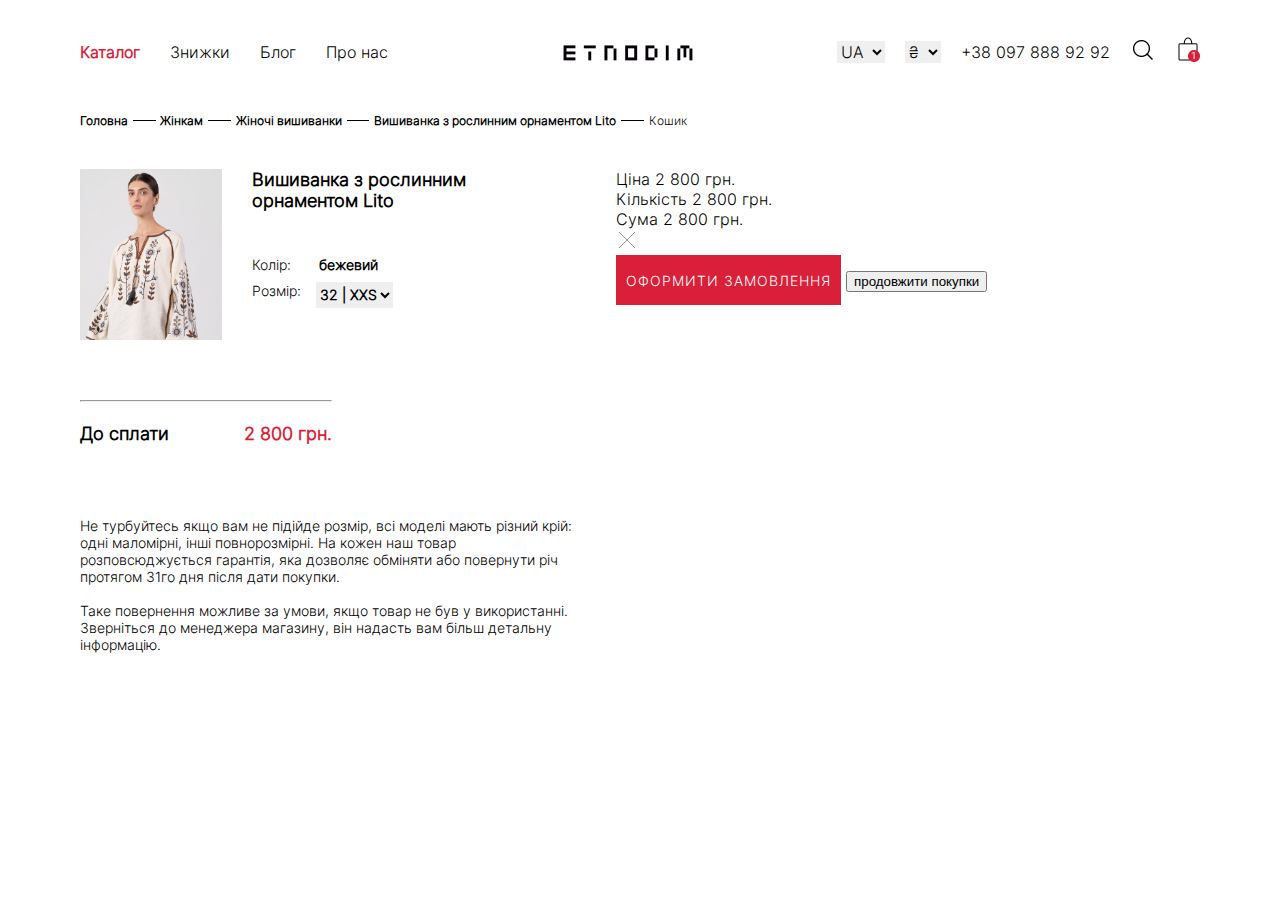
==== basket.html @ 7b9ebe76 "main" ====
<!DOCTYPE html>
<html lang="uk">
<head>
    <meta charset="UTF-8">
    <meta name="viewport" content="width=device-width, initial-scale=1.0">
    <title>Кошик</title>
    <link rel="stylesheet" href="normilize.css">
    <link rel="stylesheet" href="styles.css">
    <link rel="icon" href="src/images/general/favicon.png">
    <script src="script.js"></script>
</head>
<body>
    <!-- laptop-header -->
    <header class="laptop-header" id="headerID">
        <nav>
            <div class="laptop-header-menu">
                <a href="catalog.html" class="laptop-header-menu__nav_red">Каталог</a>
                <a href="#" class="laptop-header-menu__nav">Знижки</a>
                <a href="#" class="laptop-header-menu__nav">Блог</a>
                <a href="#" class="laptop-header-menu__nav">Про нас</a>
            </div>
        </nav>
            <div class="logo">
                <a href="index.html"><img class="logo__image" src="src/images/general/etnodim-logo-main-removebg-preview 1 (1).png" alt="etnodim logo"></a>
            </div>
            <div class="laptop-header-additional">
                <select class="laptop-header-additional__language">
                    <option id="ua" value="ua">ua</option>
                    <option id="en" value="en">en</option>
                    <option id="fr" value="fr">fr</option>
                    <option id="ge" value="ge">ge</option>
                </select>
                <select class="laptop-header-additional__value">
                    <option id="hryvna" value="hryvna">₴</option>
                    <option id="dollar" value="dollar">$</option>
                    <option id="euro" value="euro">€</option>
                </select>
                <a href="tel:+380978889292" class="laptop-header-additional__number">+38 097 888 92 92</a>
                <a href="#"><img src="src/images/general/icons/ei_search.png" alt="ei_search" class="laptop-header-additional__icon-searching"></a>
                <a href="basket.html"><img src="src/images/general/icons/cart.png" alt="cart" class="laptop-header-additional__icon-cart"></a>
            </div>
    </header>
    <!-- end laptop-header -->

    <!-- mobile-header -->
    <header class="mobile-header">
        <nav>
        </nav>
    </header>

    <nav class="catalog-navigation">
        <a href="index.html" class="catalog-navigation__text">Головна</a>
        <a href="" class="catalog-navigation__text">Жінкам</a>
        <a href="catalog.html" class="catalog-navigation__text">Жіночі вишиванки</a>
        <a href="cardProduct.html" class="catalog-navigation__text">Вишиванка з рослинним орнаментом Lito</a>
        <a href="basket.html" class="catalog-navigation__text--current">Кошик</a>
    </nav>

    <main class="basket">
        <div class="basket-general">
            <div class="basket-general-up">

                <div class="basket-general-up-up">
                    <img src="src/images/catalog/catalog_item1.png" alt="order" class="basket-general-up-up__image">
                    <div class="basket-general-up-up-info">
                        <h5 class="basket-general-up-up-info__heading">Вишиванка з рослинним<br> орнаментом Lito</h5>
                        <div class="basket-general-up-up-info-add">
                            <span class="basket-general-up-up-info-add__text">Колір:</span>
                            <span class="basket-general-up-up-info-add__text--bold">бежевий</span>
                        </div>
                        <div class="basket-general-up-up-info-add">
                            <span class="basket-general-up-up-info-add__text">Розмір:</span>
                            <select  class="basket-general-up-up-info-add-select">
                                <option value="xxs" class="basket-general-up-up-info-add-select-option">32 | XXS</option>
                                <option value="xs" class="basket-general-up-up-info-add-select-option">34 | XS</option>
                                <option value="s" class="basket-general-up-up-info-add-select-option">36 | S</option>
                                <option value="m" class="basket-general-up-up-info-add-select-option">38 | M</option>
                                <option value="l" class="basket-general-up-up-info-add-select-option">40 | L</option>
                                <option value="xl" class="basket-general-up-up-info-add-select-option">42 | XL</option>
                            </select>
                        </div>
                    </div>
                </div>

                <div class="basket-general-up-bottom">
                    <hr class="basket-general-up-bottom__line">
                    <div class="basket-general-up-bottom-price">
                        <h5 class="basket-general-up-bottom-price__text">До сплати</h5>
                        <h5 class="basket-general-up-bottom-price__text--red">2 800 грн.</h5>
                </div>
                </div>
            </div>

            <div class="basket-general-bottom">
                <p class="basket-general-bottom__paragraph">
                    Не турбуйтесь якщо вам не підійде розмір, всі моделі мають різний крій: одні маломірні, інші повнорозмірні. На кожен наш товар розповсюджується гарантія, яка дозволяє обміняти або повернути річ протягом 31го дня після дати покупки.<br>
                    <br>
                    Таке повернення можливе за умови, якщо товар не був у використанні. Зверніться до менеджера магазину, він надасть вам більш детальну інформацію.
                </p>
            </div>
        </div>

        <form class="basket-order">
            <div class="basket-order-up">
                <div class="basket-order-block">
                    <span class="basket-order-block-text">Ціна</span>
                    <span class="basket-order-block-text--bold">2 800 грн.</span>
                </div>
                <div class="basket-order-block">
                    <span class="basket-order-block-text">Кількість</span>
                    <span class="basket-order-block-text--bold">2 800 грн.</span>
                </div>
                <div class="basket-order-block">
                    <span class="basket-order-block-text">Сума</span>
                    <span class="basket-order-block-text--bold">2 800 грн.</span>
                </div>
                <div class="basket-order-icon">
                    <a href="" class="basket-order-icon-link">
                        <svg class="basket-order-icon-link__svg" width="22" height="22" viewBox="0 0 22 22" fill="none" xmlns="http://www.w3.org/2000/svg">
                            <path d="M3 3L19 19M19 3L3 19" stroke="#939694"/>
                            </svg>
                    </a>
                    
                </div>
            </div>

            <div class="basket-order-bottom">
                <input type="button" class="basket-order-bottom__button" value="оформити замовлення">
                <button class="basket-order-bottom__button--underlined">продовжити покупки</button>
            </div>

        </form>
    </main>

</body>
</html>
---- normilize.css ----
html, body, div, span, applet, object, iframe,
h1, h2, h3, h4, h5, h6, p, blockquote, pre,
a, abbr, acronym, address, big, cite, code,
del, dfn, em, img, ins, kbd, q, s, samp,
small, strike, strong, sub, sup, tt, var,
b, u, i, center,
dl, dt, dd, ol, ul, li,
fieldset, form, label, legend,
table, caption, tbody, tfoot, thead, tr, th, td,
article, aside, canvas, details, embed, 
figure, figcaption, footer, header, hgroup, 
menu, nav, output, ruby, section, summary,
time, mark, audio, video {
	border: 0;
	vertical-align: baseline;
	margin: 0px;

}
h1, h2, h3, h4, h5, h6, p{
	margin: 0px;
}

ol, ul {
	list-style: none;
}
blockquote, q {
	quotes: none;
}
blockquote:before, blockquote:after,
q:before, q:after {
	content: '';
	content: none;
}
table {
	border-collapse: collapse;
	border-spacing: 0;
}
---- styles.css ----
@charset "UTF-8";
/* fonts components */
@font-face {
  font-family: "InterLight";
  src: url(font/inter/Inter-Light.ttf) format("truetype");
  font-style: normal;
  font-weight: 400;
}
@font-face {
  font-family: "DelaGothicOne";
  src: url(font/DelaGothicOne-Regular.ttf) format("truetype");
  font-style: normal;
  font-weight: 400;
}
/* end fonts components */
/* general styles*/
h1, h2, h3 {
  font-family: "DelaGothicOne";
  text-transform: uppercase;
}

h1 {
  font-size: 64px;
  color: white;
  max-width: 715px;
}

h2 {
  font-size: 36px;
}

h3 {
  font-size: 18px;
}

h5 {
  font-size: 18px;
}

a {
  text-decoration: none;
  color: black;
}
a:hover {
  opacity: 70%;
  cursor: pointer;
}

body {
  padding: 0em 5em 0em 5em;
  font-family: "InterLight";
  font-size: 16px;
  font-weight: 300;
}

input[type=button] {
  background-color: #DA1F39;
  border: none;
  color: white;
  text-transform: uppercase;
  font-family: "InterLight";
  font-size: 14px;
  letter-spacing: 0.07em;
  height: 50px;
  width: 225px;
  cursor: pointer;
}

input[type=button]:hover {
  border: 1px solid #DA1F39;
  color: #DA1F39;
  background-color: white;
  transition: all 0.2s ease-in;
}

/*drop-down button styles*/
.filter-block__button {
  background-color: white;
  border: none;
  padding: 0px;
  cursor: pointer;
  font-family: "InterLight";
  font-weight: 600;
  padding-bottom: 0.3em;
  display: flex;
  align-items: center;
}
.filter-block__button::after {
  content: "";
  background-image: url(src/images/general/icons/Vector\ 10.png);
  display: block;
  width: 8px;
  height: 4px;
  margin-left: 5px;
}

.filter-block__button--hide {
  background-color: white;
  border: none;
  padding: 0px;
  cursor: pointer;
  font-family: "InterLight";
  font-weight: 600;
  padding-bottom: 0.3em;
  display: flex;
  align-items: center;
}
.filter-block__button--hide::after {
  content: "";
  background-image: url(src/images/general/icons/Vector\ 10.png);
  display: block;
  width: 8px;
  height: 4px;
  margin-left: 5px;
  transform: rotate(180deg);
}

/*end drop-down button styles*/
/* end general styles*/
/* laptop-header styles*/
.laptop-header {
  margin: 1.6em 0em 1.6em 0em;
  display: flex;
  align-items: center;
  justify-content: space-between;
}
.laptop-header .laptop-header-menu {
  display: flex;
}
.laptop-header .laptop-header-menu__nav, .laptop-header .laptop-header-menu__nav_red {
  padding-right: 1.875em;
}
.laptop-header .laptop-header-menu__nav_red {
  color: #DA1F39;
  font-weight: bold;
}
.laptop-header .logo__image {
  max-width: 11.5em;
}
.laptop-header .laptop-header-additional {
  display: flex;
  align-items: center;
}
.laptop-header .laptop-header-additional__language, .laptop-header .laptop-header-additional__value, .laptop-header .laptop-header-additional__number, .laptop-header .laptop-header-additional__icon-searching {
  margin-right: 1.25em;
}
.laptop-header .laptop-header-additional__language, .laptop-header .laptop-header-additional__value {
  font-family: "InterLight";
  font-size: 16px;
  font-weight: 300;
  border: none;
  text-transform: uppercase;
  padding-right: 0.3125em;
}
.laptop-header .laptop-header-additional__language:hover, .laptop-header .laptop-header-additional__value:hover {
  opacity: 70%;
  cursor: pointer;
}
.laptop-header .laptop-header-additional img {
  max-width: 25px;
}

/* end laptop-header styles*/
/* main-screen styles */
.main-screen {
  position: relative;
}
.main-screen-background {
  background: url(src/images/general/DSC_8575\ 1.jpg);
  background-size: cover;
  height: 47em;
  display: flex;
  align-items: center;
}
.main-screen .main-screen-block {
  margin-left: 5.5em;
}
.main-screen .main-screen-block-information__paragraph {
  color: white;
  margin-top: 0.625em;
}
.main-screen .main-screen-block--button {
  margin-top: 3.125em;
}
.main-screen__scroll {
  position: absolute;
  right: 50%;
  bottom: -43px;
  height: 63px;
  width: 57px;
}

/* end main-screen styles */
/* banner-first styles */
.banner {
  padding-top: 8.125em;
  padding-bottom: 8.125em;
}
.banner .banner-text {
  position: relative;
  width: 53em;
  margin: auto;
}
.banner .banner-text .banner-image {
  position: relative;
  display: grid;
  grid-template-rows: 25% 25% 25% 25%;
  grid-template-columns: 50% 50%;
}
.banner .banner-text .banner-image img {
  height: 260px;
  width: 209px;
}
.banner .banner-text .banner-image-right {
  display: grid;
  grid-column-start: 2;
  grid-row-start: 3;
  justify-content: end;
}
.banner .banner-text .banner-text-block {
  position: absolute;
  top: 38%;
  z-index: 1;
  text-align: center;
}
.banner .banner-text .banner-text-block__header--white {
  color: white;
}

/* end banner-first styles */
/* slider styles */
.slider-general {
  margin-bottom: 128px;
}
.slider-general-top {
  display: flex;
  align-items: center;
  justify-content: space-between;
  margin-bottom: 2.5em;
}
.slider-general-top__arrow {
  display: flex;
}
.slider-general-top__arrow--left {
  padding-right: 1.25em;
}
.slider-general-block {
  display: flex;
  justify-content: space-between;
  overflow: hidden;
  flex-wrap: nowrap;
  margin-right: -5em;
}
.slider-general-block-card {
  max-width: 19.8em;
  padding-right: 3.125em;
}
.slider-general-block-card :hover {
  cursor: pointer;
}
.slider-general-block-card-fit {
  width: 19.8em;
  height: 25em;
  background-image: url(src/images/general/фон.png);
  background-size: cover;
  display: flex;
  justify-content: center;
  align-items: center;
}
.slider-general-block-card-fit__image {
  width: 19.8em;
  height: 25em;
  -o-object-fit: cover;
     object-fit: cover;
  transition: all 0.5s;
}
.slider-general-block-card-fit__image:hover {
  width: 15.8em;
  height: 21em;
}
.slider-general-block-card-description {
  padding-top: 0.625em;
}
.slider-general-block-card-description__paragraph {
  font-size: 14px;
}
.slider-general-block-card-price {
  padding-top: 0.625em;
}
.slider-general-block-card-price span {
  font-weight: 700;
}

/* end block_slider section styles */
/* fourth_screen section styles */
.fourth_screen .background {
  background: url(src/images/general/Rectangle\ 49\ \(1\).png);
  background-size: cover;
}
.fourth_screen .background .main_block {
  display: grid;
  grid-template-columns: 50% 50%;
  justify-items: center;
  height: 47em;
}
.fourth_screen .background .main_block .text_part {
  margin-top: 50px;
  margin-left: 80px;
  background-color: white;
  display: flex;
  flex-direction: column;
  align-items: center;
  justify-content: center;
}
.fourth_screen .background .main_block .text_part .name_company {
  text-transform: uppercase;
  color: #939694;
}
.fourth_screen .background .main_block .text_part h2, .fourth_screen .background .main_block .text_part p {
  text-align: center;
}
.fourth_screen .background .main_block .text_part h2 {
  padding-bottom: 1.25em;
}
.fourth_screen .background .main_block .text_part p {
  padding-bottom: 3.125em;
  line-height: 1.875em;
  max-width: 26.19em;
}
.fourth_screen .background .main_block .image_part {
  width: 100%;
  background: url(src/images/general/image\ 22.png);
  background-size: cover;
}

/* end fourth_screen section styles */
/* footer styles */
footer {
  background-color: #F4F4F4;
  margin-top: 130px;
  position: relative;
  margin: 5em -5em 0em -5em;
}
footer .main_information {
  padding: 4.375em 5em 4.375em 5em;
}
footer .main_information .logo_footer {
  display: flex;
  justify-content: center;
}
footer .main_information .logo_footer .etnodim_logo_footer {
  padding-bottom: 40px;
  max-width: 184px;
}
footer .main_information .bottom_information_footer {
  display: grid;
  grid-template-columns: 40% 35% 25%;
}
footer .main_information .bottom_information_footer .footer_menu {
  display: grid;
}
footer .main_information .bottom_information_footer .header {
  text-decoration: underline;
}
footer .main_information .bottom_information_footer .drabyna, footer .main_information .bottom_information_footer .manifest {
  padding-top: 30px;
}
footer .main_information .bottom_information_footer .footer_menu {
  grid-template-columns: 30% 50%;
}
footer .main_information .bottom_information_footer .footer_menu .left_menu_footer, footer .main_information .bottom_information_footer .footer_menu .right_menu_footer {
  display: grid;
  gap: 10px;
}
footer .main_information .bottom_information_footer .footer_menu .left_menu_footer .drabyna, footer .main_information .bottom_information_footer .footer_menu .left_menu_footer .manifest, footer .main_information .bottom_information_footer .footer_menu .right_menu_footer .drabyna, footer .main_information .bottom_information_footer .footer_menu .right_menu_footer .manifest {
  color: #DA1F39;
  font-weight: 700;
}
footer .main_information .bottom_information_footer .contacts_footer {
  display: flex;
  flex-direction: column;
}
footer .main_information .bottom_information_footer .contacts_footer span {
  padding-bottom: 10px;
}
footer .main_information .bottom_information_footer .contacts_footer .grafic .pn_pt {
  padding-right: 20px;
}
footer .main_information .bottom_information_footer .social_networking .icon_social_networking {
  display: flex;
  align-items: center;
  padding-top: 10px;
  padding-bottom: 70px;
}
footer .main_information .bottom_information_footer .social_networking .icon_social_networking svg {
  padding-right: 20px;
}
footer .main_information .bottom_information_footer .social_networking .rights {
  padding-top: 100px;
}
footer .arrow_up {
  position: absolute;
  right: 50%;
  top: -28px;
}

/* end footer styles */
/* catalog styles */
/* catalog-woman-embroidery styles */
.catalog-navigation {
  font-family: "InterLight";
  font-size: 12px;
  font-weight: 600;
  padding-top: 10px;
  padding-bottom: 41px;
  display: flex;
  align-items: center;
}
.catalog-navigation__text {
  display: flex;
  align-items: center;
}
.catalog-navigation__text::after {
  content: "";
  display: block;
  background-color: black;
  width: 1.9em;
  height: 0.043em;
  margin-right: 0.4em;
  margin-left: 0.4em;
}
.catalog-navigation__text--current {
  font-weight: 300;
}

.catalog-main-block {
  display: grid;
  grid-template-columns: 20% 80%;
}
.catalog-main-block .filter {
  font-size: 14px;
}
.catalog-main-block .filter-block {
  padding-bottom: 1.25em;
}
.catalog-main-block .filter-block-list {
  padding-top: 0.3em;
  display: block;
}
.catalog-main-block .filter-block-list-option {
  display: flex;
  align-items: center;
  padding-bottom: 0.3em;
}
.catalog-main-block .filter-block-list-option__checkbox {
  margin-left: 0px;
  padding-right: 0.3em;
}
.catalog-main-block .catalog-general .catalog-general-section .catalog-upper {
  display: flex;
  align-items: center;
  justify-content: space-between;
  margin-bottom: 2.81em;
}
.catalog-main-block .catalog-general .catalog-general-section .catalog-upper .sorting {
  display: flex;
  align-items: center;
}
.catalog-main-block .catalog-general .catalog-general-section .catalog-upper .sorting-four {
  display: grid;
  grid-template-columns: 6px 6px;
  grid-template-rows: 6px 6px;
  gap: 2px;
  margin-right: 10px;
}
.catalog-main-block .catalog-general .catalog-general-section .catalog-upper .sorting-four__square {
  content: "";
  width: 6px;
  height: 6px;
  background-color: #565656;
}
.catalog-main-block .catalog-general .catalog-general-section .catalog-upper .sorting-nine:hover, .catalog-main-block .catalog-general .catalog-general-section .catalog-upper .sorting-four:hover {
  opacity: 70%;
  cursor: pointer;
}
.catalog-main-block .catalog-general .catalog-general-section .catalog-upper .sorting-nine {
  display: grid;
  grid-template-columns: 4px 4px 4px;
  grid-template-rows: 4px 4px 4px;
  gap: 1px;
}
.catalog-main-block .catalog-general .catalog-general-section .catalog-upper .sorting-nine__square {
  content: "";
  width: 4px;
  height: 4px;
  background-color: #939694;
}
.catalog-main-block .catalog-general .catalog-general-section .catalog-upper .sorting-for {
  margin-left: 13px;
  font-family: "InterLight";
  font-size: 12px;
  font-weight: 300;
}
.catalog-main-block .catalog-general .catalog-general-section .catalog-upper .sorting-for__option {
  border: none;
  font-family: "InterLight";
  font-size: 12px;
  font-weight: 300;
  padding-right: 0.3125em;
}
.catalog-main-block .catalog-general .catalog-general-section .catalog-upper .sorting-for__option:hover {
  opacity: 70%;
  cursor: pointer;
}
.catalog-main-block .catalog-general .catalog-general-section .catalog-main {
  display: flex;
  justify-content: space-between;
  flex-wrap: wrap;
}
.catalog-main-block .catalog-general .catalog-general-section .catalog-main-card {
  width: 48%;
  height: 660px;
  padding-bottom: 3.125em;
}
.catalog-main-block .catalog-general .catalog-general-section .catalog-main-card a:hover {
  opacity: 100%;
}
.catalog-main-block .catalog-general .catalog-general-section .catalog-main-card-content {
  width: 100%;
  height: 607px;
  background-image: url(src/images/general/pexels-morgan-victoria-5304966\ 2.png);
  background-size: cover;
  display: flex;
  align-items: center;
  justify-content: center;
}
.catalog-main-block .catalog-general .catalog-general-section .catalog-main-card-content__image {
  width: 100%;
  height: 100%;
  -o-object-fit: cover;
     object-fit: cover;
  transition: all 0.5s;
}
.catalog-main-block .catalog-general .catalog-general-section .catalog-main-card-content__image:hover {
  width: 80%;
  height: 80%;
}
.catalog-main-block .catalog-general .catalog-general-section .catalog-main-card-text {
  padding-top: 0.625em;
  font-family: "InterLight";
  font-size: 14px;
  font-weight: 300;
}
.catalog-main-block .catalog-general .catalog-general-section .catalog-main-card-text__name {
  padding-bottom: 0.3125em;
}
.catalog-main-block .catalog-general .catalog-general-section .catalog-main-card-text__price {
  font-weight: 700;
}
.catalog-main-block .catalog-general .catalog-buttom {
  display: grid;
  grid-template-columns: 33.3% 33.3% 33.3%;
  justify-items: center;
  font-family: "InterLight";
  font-size: 14px;
  font-weight: 600;
}
.catalog-main-block .catalog-general .catalog-buttom-more__button {
  display: inline-flex;
  align-items: center;
}
.catalog-main-block .catalog-general .catalog-buttom-more__button--text {
  text-decoration: underline;
  padding-right: 0.5em;
  text-transform: uppercase;
}
.catalog-main-block .catalog-general .catalog-buttom-next {
  display: flex;
}

/* end catalog-woman-embroidery styles */
/* card-product styles */
.product-card-general {
  display: grid;
  grid-template-columns: 50% 50%;
  font-size: 14px;
}
.product-card-general-images {
  width: 100%;
  height: -moz-fit-content;
  height: fit-content;
  margin-left: -5.8em;
  display: flex;
  flex-wrap: wrap;
}
.product-card-general-images-main {
  width: 100%;
  height: -moz-fit-content;
  height: fit-content;
}
.product-card-general-images-main__photo {
  width: 100%;
  -o-object-fit: cover;
     object-fit: cover;
  height: 50em;
  padding-bottom: 3%;
  cursor: pointer;
}
.product-card-general-images-main__photo:hover {
  outline: white solid 10px;
}
.product-card-general-images-additional {
  width: 100%;
  display: flex;
  flex-wrap: wrap;
  justify-content: space-between;
}
.product-card-general-images-additional__photo {
  width: 48%;
  -o-object-fit: cover;
     object-fit: cover;
  height: 25.94em;
  padding-bottom: 3%;
}
.product-card-general-main {
  padding-right: 5.5em;
}
.product-card-general-main-info__namecompany {
  text-transform: uppercase;
  color: #939694;
}
.product-card-general-main-additional {
  padding-top: 2.5em;
}
.product-card-general-main-additional-one-color {
  display: flex;
  align-items: center;
  margin-bottom: 1.25em;
}
.product-card-general-main-additional-one-amount {
  padding-left: 2.94em;
}
.product-card-general-main-additional-one-amount__button--decrease, .product-card-general-main-additional-one-amount__button--increase {
  font-weight: 400;
  font-size: 16px;
  width: 1.3125em;
  height: 1.3125em;
  border: none;
  border-radius: 0%;
  cursor: pointer;
  background-color: #F4F4F4;
}
.product-card-general-main-additional-one-amount__button--decrease:hover, .product-card-general-main-additional-one-amount__button--increase:hover {
  background-color: white;
  outline: #F4F4F4 solid 1px;
}
.product-card-general-main-additional-one-amount__text {
  padding-left: 0.625em;
  padding-right: 0.625em;
}
.product-card-general-main-additional-one-size-info-option__text, .product-card-general-main-additional-one-size-info-option__text--checked {
  background-color: white;
  border: none;
  font-family: "InterLight";
  font-size: 14px;
  font-weight: 300;
  padding: 0px;
  margin-right: 1.2em;
  cursor: pointer;
}
.product-card-general-main-additional-one-size-info-option__text:hover, .product-card-general-main-additional-one-size-info-option__text--checked:hover {
  font-weight: 600;
}
.product-card-general-main-additional-one-size-info-option__text--checked, .product-card-general-main-additional-one-size-info-option__text--checked--checked {
  font-weight: 600;
  cursor: default;
}
.product-card-general-main-additional-one-size-info-table {
  text-decoration: underline;
  cursor: pointer;
  padding-top: 0.8em;
}
.product-card-general-main-additional-one-price {
  padding-top: 2.5em;
  padding-bottom: 0.625em;
  font-size: 16px;
  font-weight: 600;
}
.product-card-general-main-additional-info {
  padding-top: 4.375em;
}
.product-card-general-main-additional-info-about__heading {
  font-size: 16px;
  font-weight: 700;
  display: flex;
  align-items: center;
  justify-content: space-between;
  cursor: pointer;
  transition: all 0.2s ease-in;
}
.product-card-general-main-additional-info-about__heading::after {
  content: "";
  width: 1em;
  height: 1em;
  background-image: url(src/images/general/icons/bx_bx-minus.png);
}
.product-card-general-main-additional-info-about__heading--hide {
  font-size: 16px;
  font-weight: 700;
  display: flex;
  align-items: center;
  justify-content: space-between;
  cursor: pointer;
  transition: all 0.2s ease-in;
}
.product-card-general-main-additional-info-about__heading--hide::after {
  content: "";
  width: 1em;
  height: 1em;
  background-image: url(src/images/general/icons/ant-design_plus-outlined.png);
}
.product-card-general-main-additional-info-about__text, .product-card-general-main-additional-info-about__line {
  margin-top: 1em;
}

/* end card-product styles */
/* basket styles */
.basket {
  display: grid;
  grid-template-columns: 45% 55%;
  gap: 2em;
}
.basket-general-up {
  margin-bottom: 4.5625em;
}
.basket-general-up-up {
  display: flex;
  margin-bottom: 3.75em;
}
.basket-general-up-up__image {
  width: 142px;
  height: 171px;
  -o-object-fit: cover;
     object-fit: cover;
}
.basket-general-up-up-info {
  padding-left: 1.875em;
}
.basket-general-up-up-info__heading {
  margin-bottom: 2.5em;
}
.basket-general-up-up-info-add {
  font-size: 14px;
  display: grid;
  justify-items: start;
  grid-template-columns: 30% 30%;
}
.basket-general-up-up-info-add__text {
  margin-bottom: 0.625em;
  width: -moz-fit-content;
  width: fit-content;
}
.basket-general-up-up-info-add__text--bold {
  font-weight: 600;
  padding-left: 0.2em;
}
.basket-general-up-up-info-add-select {
  border: none;
  padding-left: 0px;
  font-family: "InterLight";
  font-size: 14px;
  font-weight: 600;
}
.basket-general-up-bottom {
  width: 50%;
}
.basket-general-up-bottom__line {
  margin: 0px;
}
.basket-general-up-bottom-price {
  padding-top: 1.27em;
  display: flex;
  justify-content: space-between;
}
.basket-general-up-bottom-price__text--red {
  color: #DA1F39;
}
.basket-general-bottom {
  font-size: 14px;
}

/* end basket styles */
/* end styles */
/* responsive*/
@media screen and (min-width: 1990px) {
  .laptop_mobile {
    display: none;
  }
}/*# sourceMappingURL=styles.css.map */
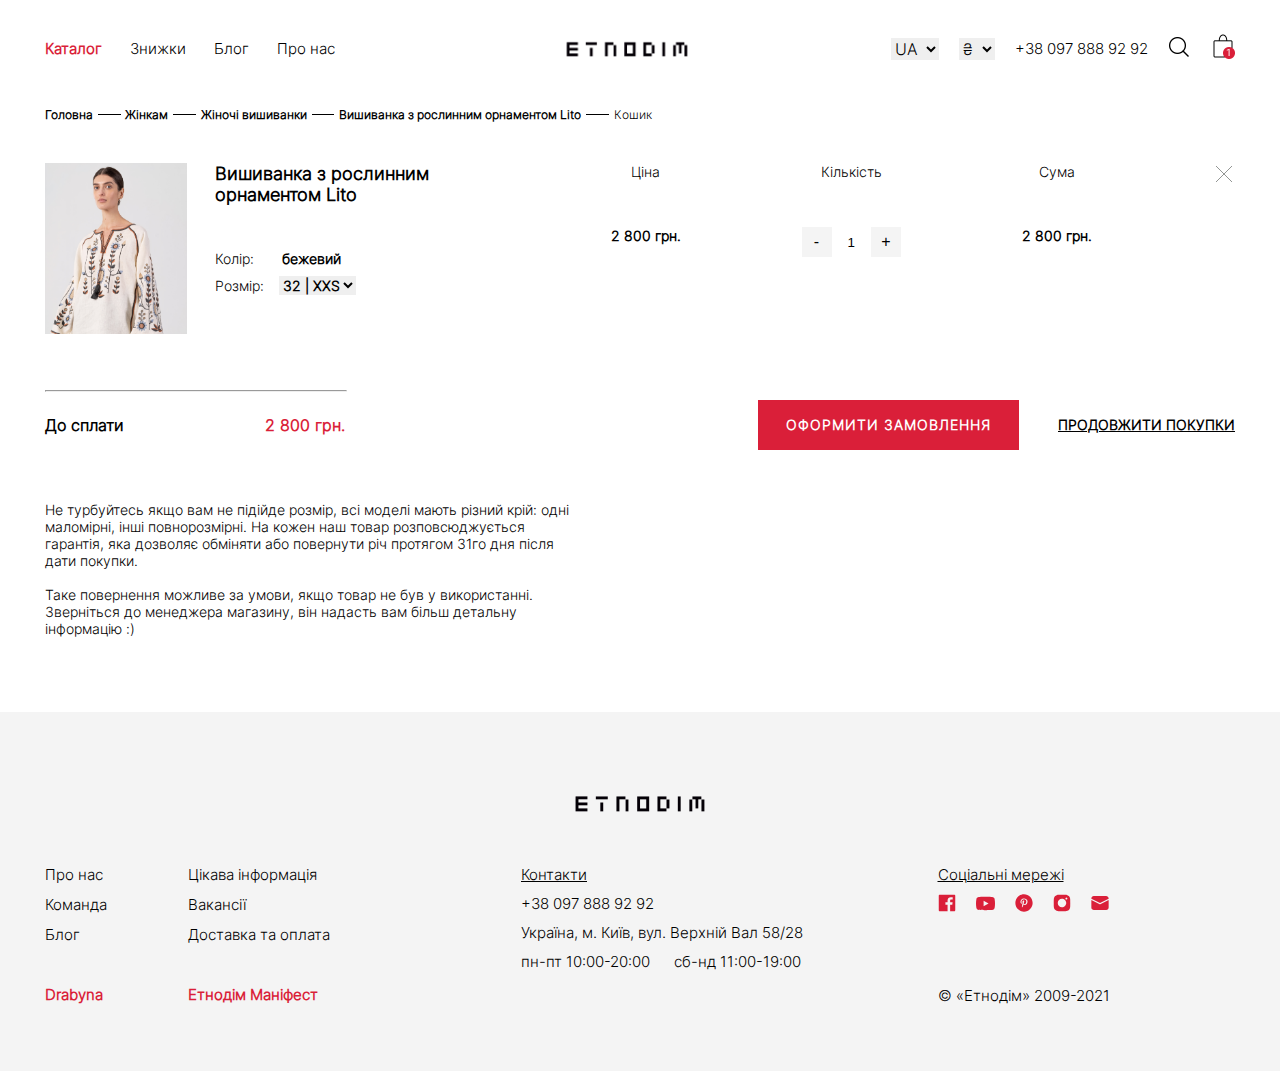
==== commit 048a4788: "main" ====
--- a/basket.html
+++ b/basket.html
@@ -7,6 +7,7 @@
     <link rel="stylesheet" href="normilize.css">
     <link rel="stylesheet" href="styles.css">
     <link rel="icon" href="src/images/general/favicon.png">
+    <script src="https://ajax.googleapis.com/ajax/libs/jquery/3.7.1/jquery.min.js"></script>
     <script src="script.js"></script>
 </head>
 <body>
@@ -41,14 +42,27 @@
             </div>
     </header>
     <!-- end laptop-header -->
-
+         
     <!-- mobile-header -->
-    <header class="mobile-header">
-        <nav>
-        </nav>
-    </header>
-
-    <nav class="catalog-navigation">
+         <header class="mobile-header" id="headerID">
+            <div class="mobile-header-menu">
+                <svg width="20" height="9" viewBox="0 0 20 9" fill="none" xmlns="http://www.w3.org/2000/svg">
+                    <rect width="20" height="1" fill="black"/>
+                    <rect y="4" width="20" height="1" fill="black"/>
+                    <rect y="8" width="10" height="1" fill="black"/>
+                </svg>
+            </div>
+            <div class="mobile-header-logo">
+                <a href="index.html"><img class="mobile-header-logo__image" src="src/images/general/etnodim-logo-main-removebg-preview 1 (1).png" alt="etnodim logo"></a>
+            </div>
+            <div class="mobile-header-additional">
+                <a href="#"><img src="src/images/general/icons/ei_search.png" alt="ei_search" class="laptop-header-additional__icon-searching"></a>
+                <a href="basket.html"><img src="src/images/general/icons/cart.png" alt="cart" class="laptop-header-additional__icon-cart"></a>
+            </div>
+        </header>
+        <!-- end mobile-header -->
+
+    <nav class="catalog-navigation laptop">
         <a href="index.html" class="catalog-navigation__text">Головна</a>
         <a href="" class="catalog-navigation__text">Жінкам</a>
         <a href="catalog.html" class="catalog-navigation__text">Жіночі вишиванки</a>
@@ -56,14 +70,92 @@
         <a href="basket.html" class="catalog-navigation__text--current">Кошик</a>
     </nav>
 
-    <main class="basket">
-        <div class="basket-general">
-            <div class="basket-general-up">
-
-                <div class="basket-general-up-up">
-                    <img src="src/images/catalog/catalog_item1.png" alt="order" class="basket-general-up-up__image">
+    <nav class="catalog-navigation-mobile mobile">
+        <div class="catalog-navigation-arrow">
+            <a href="cardProduct.html">
+                <svg class="catalog-navigation-arrow__svg" width="40" height="8" viewBox="0 0 52 8" fill="none" xmlns="http://www.w3.org/2000/svg">
+                    <path d="M0.64637 4.35355C0.451107 4.15829 0.451107 3.84171 0.64637 3.64645L3.82835 0.464466C4.02361 0.269204 4.34019 0.269204 4.53546 0.464466C4.73072 0.659728 4.73072 0.976311 4.53546 1.17157L1.70703 4L4.53546 6.82843C4.73072 7.02369 4.73072 7.34027 4.53546 7.53553C4.34019 7.7308 4.02361 7.7308 3.82835 7.53553L0.64637 4.35355ZM51.0898 4.5L0.999924 4.5V3.5L51.0898 3.5V4.5Z" fill="#DA1F39"/>
+                </svg>
+            </a>
+        </div>
+        <div class="catalog-navigation-name">
+            <span class="catalog-navigation-name__span">Вишиванка з рослинним орнаментом Lito</span>
+        </div>
+    </nav>
+
+    <main class="main">
+        <section class="section">
+            <div class="basket laptop">
+                <div class="basket-general">
+                    <div class="basket-general-up">
+                        <div class="basket-general-up-up">
+                            <img src="src/images/catalog/catalog_item1.png" alt="order" class="basket-general-up-up__image">
+                            <div class="basket-general-up-up-info">
+                                <h5 class="basket-general-up-up-info__heading">Вишиванка з рослинним<br> орнаментом Lito</h5>
+                                <div class="basket-general-up-up-info-add">
+                                    <span class="basket-general-up-up-info-add__text">Колір:</span>
+                                    <span class="basket-general-up-up-info-add__text--bold">бежевий</span>
+                                </div>
+                                <div class="basket-general-up-up-info-add">
+                                    <span class="basket-general-up-up-info-add__text">Розмір:</span>
+                                    <select  class="basket-general-up-up-info-add-select">
+                                        <option value="xxs" class="basket-general-up-up-info-add-select-option">32 | XXS</option>
+                                        <option value="xs" class="basket-general-up-up-info-add-select-option">34 | XS</option>
+                                        <option value="s" class="basket-general-up-up-info-add-select-option">36 | S</option>
+                                        <option value="m" class="basket-general-up-up-info-add-select-option">38 | M</option>
+                                        <option value="l" class="basket-general-up-up-info-add-select-option">40 | L</option>
+                                        <option value="xl" class="basket-general-up-up-info-add-select-option">42 | XL</option>
+                                    </select>
+                                </div>
+                            </div>
+                        </div>
+                    </div>
+                </div>
+                <div class="basket-order">
+                    <div class="basket-order-up">
+                        <div class="basket-order-up-block">
+                            <span class="basket-order-up-block-text">Ціна</span>
+                            <span class="basket-order-up-block-text--bold">2 800 грн.</span>
+                        </div>
+                        <div class="basket-order-up-block">
+                            <span class="basket-order-up-block-text">Кількість</span>
+                            <div class="amount">
+                                <button id="amountButton-decrease" class="amount__button--decrease" name="decrease" operation="-">-</button>
+                                <input type="text" id="amountProduct1" class="amount__value" name="input" value="1" min="1">
+                                <button id="amountButton-increase" class="amount__button--increase" name="increase" operation="+">+</button>
+                            </div>
+                        </div>
+                        <div class="basket-order-up-block">
+                            <span class="basket-order-up-block-text">Сума</span>
+                            <span class="basket-order-up-block-text--bold">2 800 грн.</span>
+                        </div>
+                        <div class="basket-order-up-icon">
+                            <a href="basketEmpty.html" class="basket-order-up-icon-link">
+                                <svg class="basket-order-up-icon-link__svg" width="22" height="22" viewBox="0 0 22 22" fill="none" xmlns="http://www.w3.org/2000/svg">
+                                    <path d="M3 3L19 19M19 3L3 19" stroke="#939694"/>
+                            </svg>
+                            </a>
+                        </div>
+                    </div>
+                </div>
+            </div>
+
+            <div class="basket-mobile mobile">
+                <div class="basket-order-up-icon">
+                    <a href="basketEmpty.html" class="basket-order-up-icon-link">
+                        <svg class="basket-order-up-icon-link__svg" width="22" height="22" viewBox="0 0 22 22" fill="none" xmlns="http://www.w3.org/2000/svg">
+                            <path d="M3 3L19 19M19 3L3 19" stroke="#939694"/>
+                    </svg>
+                    </a>
+                </div>
+                <div class="basket-mobile-image">
+                    <img src="src/images/catalog/catalog_item1.png" class="basket-mobile-image__img" alt="item">
+                </div>
+                <div class="basket-mobile-info">
                     <div class="basket-general-up-up-info">
                         <h5 class="basket-general-up-up-info__heading">Вишиванка з рослинним<br> орнаментом Lito</h5>
+                    </div>
+                    <div>
                         <div class="basket-general-up-up-info-add">
                             <span class="basket-general-up-up-info-add__text">Колір:</span>
                             <span class="basket-general-up-up-info-add__text--bold">бежевий</span>
@@ -79,58 +171,114 @@
                                 <option value="xl" class="basket-general-up-up-info-add-select-option">42 | XL</option>
                             </select>
                         </div>
-                    </div>
-                </div>
-
-                <div class="basket-general-up-bottom">
-                    <hr class="basket-general-up-bottom__line">
-                    <div class="basket-general-up-bottom-price">
-                        <h5 class="basket-general-up-bottom-price__text">До сплати</h5>
-                        <h5 class="basket-general-up-bottom-price__text--red">2 800 грн.</h5>
-                </div>
-                </div>
-            </div>
-
-            <div class="basket-general-bottom">
-                <p class="basket-general-bottom__paragraph">
-                    Не турбуйтесь якщо вам не підійде розмір, всі моделі мають різний крій: одні маломірні, інші повнорозмірні. На кожен наш товар розповсюджується гарантія, яка дозволяє обміняти або повернути річ протягом 31го дня після дати покупки.<br>
-                    <br>
-                    Таке повернення можливе за умови, якщо товар не був у використанні. Зверніться до менеджера магазину, він надасть вам більш детальну інформацію.
-                </p>
-            </div>
-        </div>
-
-        <form class="basket-order">
-            <div class="basket-order-up">
-                <div class="basket-order-block">
-                    <span class="basket-order-block-text">Ціна</span>
-                    <span class="basket-order-block-text--bold">2 800 грн.</span>
-                </div>
-                <div class="basket-order-block">
-                    <span class="basket-order-block-text">Кількість</span>
-                    <span class="basket-order-block-text--bold">2 800 грн.</span>
-                </div>
-                <div class="basket-order-block">
-                    <span class="basket-order-block-text">Сума</span>
-                    <span class="basket-order-block-text--bold">2 800 грн.</span>
-                </div>
-                <div class="basket-order-icon">
-                    <a href="" class="basket-order-icon-link">
-                        <svg class="basket-order-icon-link__svg" width="22" height="22" viewBox="0 0 22 22" fill="none" xmlns="http://www.w3.org/2000/svg">
-                            <path d="M3 3L19 19M19 3L3 19" stroke="#939694"/>
-                            </svg>
-                    </a>
-                    
-                </div>
-            </div>
-
-            <div class="basket-order-bottom">
-                <input type="button" class="basket-order-bottom__button" value="оформити замовлення">
-                <button class="basket-order-bottom__button--underlined">продовжити покупки</button>
-            </div>
-
-        </form>
+                        <div class="basket-mobile-amount">
+                        <div class="amount">
+                            <button id="amountButton-decrease" class="amount__button--decrease" name="decrease" operation="-">-</button>
+                            <input type="text" id="amountProduct1" class="amount__value" name="input" value="1" min="1">
+                            <button id="amountButton-increase" class="amount__button--increase" name="increase" operation="+">+</button>
+                        </div>
+                        <span class="basket-mobile-amount__text">2 800 грн.</span>
+                    </div>
+                    </div>
+                </div>
+            </div>
+
+            <div class="basket-end">
+                <hr class="basket-end__line">
+                <div class="basket-end-general">
+                    <div class="basket-end-general-pay">
+                        <div class="basket-end-general-pay-info">
+                            <h5 class="basket-end-general-pay-info__text">До сплати</h5>
+                            <h5 class="basket-end-general-pay-info__text--red">2 800 грн.</h5>
+                        </div>
+                    </div>
+                    <div class="basket-end-general-active">
+                        <input type="button" class="basket-end-general-active__input" value="оформити замовлення">
+                        <a class="basket-end-general-active__button" onclick="document.location='catalog.html'">продовжити покупки</a>
+                    </div>
+                </div>
+        
+                <div class="basket-end-text">
+                    <p class="basket-end-text__paragraph">
+                        Не турбуйтесь якщо вам не підійде розмір, всі моделі мають різний крій: одні маломірні, інші повнорозмірні. На кожен наш товар розповсюджується гарантія, яка дозволяє обміняти або повернути річ протягом 31го дня після дати покупки.<br>
+                        <br>
+                        Таке повернення можливе за умови, якщо товар не був у використанні. Зверніться до менеджера магазину, він надасть вам більш детальну інформацію :)
+                    </p>
+                </div>
+            </div>
+        </section>
     </main>
-
+<!-- footer -->
+<footer>
+    <div class="main_information">
+        <a href="#headerID">
+            <div class="arrow_up" style="display: none;">
+                <svg width="32" height="58" viewBox="0 0 32 58" fill="none" xmlns="http://www.w3.org/2000/svg">
+                    <path d="M16.5 57.5V1M16.5 1L31 15.5M16.5 1L1 15.5" stroke="#DA1F39"/>
+                </svg>
+            </div>
+        </a>
+        <div class="logo_footer">
+            <img class="etnodim_logo_footer" src="src/images/general/etnodim-logo-main-removebg-preview 1 (1).png" alt="etnodim logo">
+        </div>
+        <div class="bottom_information_footer">
+            <div class="footer_menu">
+                <div class="left_menu_footer">
+                    <a href="">Про нас</a>
+                    <a href>Команда</a>
+                    <a href>Блог</a>
+                    <a href="" class="drabyna">Drabyna</a>
+                </div>
+                <div class="right_menu_footer">
+                    <a href="">Цікава інформація</a>
+                    <a href="">Вакансії</a>
+                    <a href="">Доставка та оплата</a>
+                    <a href="" class="manifest">Етнодім Маніфест</a>
+                </div>
+            </div>
+            <div class="contacts_footer">
+                <span class="header">Контакти</span>
+                <span>+38 097 888 92 92</span>
+                <span>Україна, м. Київ, вул. Верхній Вал 58/28</span>
+                <div class="grafic">
+                    <span class="pn_pt">пн-пт 10:00-20:00</span>
+                    <span class="pn_pt">сб-нд 11:00-19:00</span>
+                </div>
+            </div>
+            <div class="social_networking">
+                <span class="header">Соціальні мережі</span>
+                <div class="icon_social_networking">
+                    <a href="">
+                        <svg width="18" height="18" viewBox="0 0 18 18" fill="none" xmlns="http://www.w3.org/2000/svg">
+                            <path d="M16.3333 0.75H1.66667C1.42355 0.75 1.19039 0.846577 1.01849 1.01849C0.846577 1.19039 0.75 1.42355 0.75 1.66667V16.3333C0.75 16.5764 0.846577 16.8096 1.01849 16.9815C1.19039 17.1534 1.42355 17.25 1.66667 17.25H9.56375V10.87H7.42058V8.37208H9.56375V6.53875C9.56375 4.4075 10.8654 3.24608 12.7721 3.24608C13.4128 3.24425 14.0545 3.27725 14.6925 3.34417V5.5625H13.3771C12.3431 5.5625 12.1414 6.05567 12.1414 6.77708V8.3675H14.6137L14.2928 10.8654H12.1405V17.25H16.3333C16.5764 17.25 16.8096 17.1534 16.9815 16.9815C17.1534 16.8096 17.25 16.5764 17.25 16.3333V1.66667C17.25 1.42355 17.1534 1.19039 16.9815 1.01849C16.8096 0.846577 16.5764 0.75 16.3333 0.75Z" fill="#DA1F39"/>
+                        </svg>
+                    </a>
+                    <a href="">
+                        <svg width="19" height="15" viewBox="0 0 19 15" fill="none" xmlns="http://www.w3.org/2000/svg">
+                            <path d="M18.601 2.91055C18.4907 2.51614 18.2804 2.15691 17.9905 1.86762C17.7006 1.57834 17.3409 1.36881 16.9463 1.25933C15.4649 0.8633 9.50955 0.8633 9.50955 0.8633C9.50955 0.8633 3.56551 0.8538 2.06867 1.25933C1.67466 1.36929 1.31567 1.57904 1.02642 1.8683C0.737159 2.15755 0.527413 2.51654 0.41745 2.91055C0.136131 4.42712 -0.00242238 5.96672 0.00360653 7.50914C0.000861572 9.04415 0.139394 10.5762 0.41745 12.0858C0.527769 12.48 0.737577 12.8392 1.02673 13.129C1.31589 13.4188 1.67468 13.6294 2.06867 13.7406C3.55008 14.1366 9.50955 14.1366 9.50955 14.1366C9.50955 14.1366 15.45 14.1366 16.9463 13.7406C17.3409 13.6299 17.7004 13.4195 17.9902 13.1297C18.28 12.8399 18.4904 12.4804 18.601 12.0858C18.8736 10.5771 19.0066 9.0428 18.9971 7.50914C19.0066 5.96539 18.8765 4.42877 18.601 2.91055ZM7.60717 10.3514V4.65439L12.5644 7.50914L7.60717 10.3514Z" fill="#DA1F39"/>
+                        </svg>
+                    </a>
+                    <a href="">
+                        <svg width="18" height="18" viewBox="0 0 18 18" fill="none" xmlns="http://www.w3.org/2000/svg">
+                            <path d="M8.99986 0.359375C4.22806 0.359375 0.359863 4.22758 0.359863 8.99938C0.359863 13.7712 4.22806 17.6394 8.99986 17.6394C13.7717 17.6394 17.6399 13.7712 17.6399 8.99938C17.6399 4.22758 13.7717 0.359375 8.99986 0.359375ZM9.59116 11.0469C9.03676 11.0046 8.80456 10.7301 8.37076 10.4673C8.13226 11.7192 7.84066 12.9198 6.97666 13.5471C6.70936 11.6535 7.36726 10.2333 7.67326 8.72398C7.15216 7.84648 7.73536 6.08157 8.83516 6.51537C10.1879 7.05177 7.66336 9.77788 9.35806 10.119C11.1275 10.4736 11.8502 7.04817 10.7531 5.93577C9.16726 4.32748 6.13876 5.89888 6.51136 8.20108C6.60136 8.76357 7.18366 8.93458 6.74356 9.71128C5.72926 9.48628 5.42596 8.68618 5.46556 7.61968C5.52766 5.87368 7.03426 4.65057 8.54446 4.48227C10.4552 4.26987 12.248 5.18337 12.4964 6.98157C12.7745 9.01017 11.6333 11.2053 9.59116 11.0469Z" fill="#DA1F39"/>
+                        </svg>
+                    </a>
+                    <a href="">
+                        <svg width="18" height="18" viewBox="0 0 18 18" fill="none" xmlns="http://www.w3.org/2000/svg">
+                            <path d="M17.2014 5.61276C17.1921 4.91849 17.0621 4.23113 16.8173 3.58142C16.6049 3.03339 16.2806 2.53569 15.865 2.1201C15.4494 1.70451 14.9517 1.38019 14.4037 1.16784C13.7623 0.927083 13.0848 0.796901 12.3999 0.782839C11.518 0.743422 11.2384 0.732422 8.99994 0.732422C6.76144 0.732422 6.47453 0.732422 5.59911 0.782839C4.9145 0.797005 4.23726 0.927184 3.59619 1.16784C3.04808 1.38004 2.5503 1.70431 2.13469 2.11992C1.71908 2.53552 1.39481 3.03331 1.18261 3.58142C0.941371 4.22229 0.811472 4.89969 0.798526 5.58434C0.759109 6.46709 0.747192 6.74667 0.747192 8.98517C0.747192 11.2237 0.747192 11.5097 0.798526 12.386C0.812276 13.0717 0.941526 13.7482 1.18261 14.3908C1.39516 14.9387 1.71968 15.4363 2.13543 15.8517C2.55117 16.2671 3.049 16.5913 3.59711 16.8034C4.23642 17.0539 4.91378 17.1934 5.60003 17.2159C6.48278 17.2553 6.76236 17.2673 9.00086 17.2673C11.2394 17.2673 11.5263 17.2673 12.4017 17.2159C13.0866 17.2024 13.7642 17.0726 14.4055 16.8318C14.9534 16.6192 15.451 16.2948 15.8665 15.8793C16.2821 15.4637 16.6065 14.9661 16.8191 14.4183C17.0602 13.7766 17.1894 13.1001 17.2032 12.4135C17.2426 11.5317 17.2545 11.2521 17.2545 9.01267C17.2527 6.77417 17.2527 6.49001 17.2014 5.61276ZM8.99444 13.2183C6.65328 13.2183 4.75669 11.3218 4.75669 8.98059C4.75669 6.63942 6.65328 4.74284 8.99444 4.74284C10.1184 4.74284 11.1963 5.18931 11.991 5.98405C12.7857 6.77878 13.2322 7.85667 13.2322 8.98059C13.2322 10.1045 12.7857 11.1824 11.991 11.9771C11.1963 12.7719 10.1184 13.2183 8.99444 13.2183ZM13.4009 5.57425C13.2711 5.57438 13.1425 5.5489 13.0226 5.49928C12.9026 5.44966 12.7936 5.37688 12.7019 5.2851C12.6101 5.19331 12.5373 5.08433 12.4877 4.96439C12.438 4.84444 12.4126 4.71589 12.4127 4.58609C12.4127 4.45638 12.4382 4.32794 12.4879 4.20811C12.5375 4.08827 12.6103 3.97939 12.702 3.88767C12.7937 3.79596 12.9026 3.7232 13.0224 3.67357C13.1423 3.62393 13.2707 3.59838 13.4004 3.59838C13.5301 3.59838 13.6585 3.62393 13.7784 3.67357C13.8982 3.7232 14.0071 3.79596 14.0988 3.88767C14.1905 3.97939 14.2633 4.08827 14.3129 4.20811C14.3626 4.32794 14.3881 4.45638 14.3881 4.58609C14.3881 5.13242 13.9463 5.57425 13.4009 5.57425Z" fill="#DA1F39"/>
+                        </svg>
+                    </a>
+                    <a href="">
+                        <svg width="18" height="16" viewBox="0 0 18 16" fill="none" xmlns="http://www.w3.org/2000/svg">
+                            <path d="M0.357178 4.95471L8.72818 9.30835C8.81215 9.35202 8.90539 9.37481 9.00004 9.37481C9.09468 9.37481 9.18792 9.35202 9.27189 9.30835L17.6429 4.9555V12.518C17.6429 13.1702 17.3934 13.7978 16.9454 14.2719C16.4975 14.746 15.8851 15.0307 15.2339 15.0676L15.0893 15.0716H2.91075C2.2585 15.0716 1.63096 14.8221 1.15685 14.3741C0.682752 13.9262 0.398034 13.3138 0.361106 12.6626L0.357178 12.518V4.95471ZM2.91075 0.928711H15.0893C15.7416 0.928668 16.3691 1.17822 16.8432 1.62617C17.3173 2.07412 17.602 2.68651 17.639 3.33771L17.6429 3.48228V3.62685L9.00004 8.12114L0.357178 3.62685V3.48228C0.357135 2.83003 0.606685 2.20249 1.05463 1.72839C1.50258 1.25429 2.11497 0.969567 2.76618 0.93264L2.91075 0.928711H15.0893H2.91075Z" fill="#DA1F39"/>
+                        </svg>
+                    </a>
+                </div>
+                <span class="rights">© «Етнодім» 2009-2021</span>
+            </div>
+        </div>
+    </div>
+</footer>
+<!-- end footer -->
 </body>
 </html>--- a/normilize.css
+++ b/normilize.css
@@ -7,8 +7,8 @@
 dl, dt, dd, ol, ul, li,
 fieldset, form, label, legend,
 table, caption, tbody, tfoot, thead, tr, th, td,
-article, aside, canvas, details, embed, 
-figure, figcaption, footer, header, hgroup, 
+article, aside, canvas, details, embed,
+figure, figcaption, footer, header, hgroup,
 menu, nav, output, ruby, section, summary,
 time, mark, audio, video {
 	border: 0;
@@ -27,7 +27,7 @@
 	quotes: none;
 }
 blockquote:before, blockquote:after,
-q:before, q:after {
+q::before, q::after {
 	content: '';
 	content: none;
 }
--- a/styles.css
+++ b/styles.css
@@ -54,15 +54,17 @@
 }
 
 input[type=button] {
+  padding: 1em 2em 1em 2em;
   background-color: #DA1F39;
   border: none;
   color: white;
   text-transform: uppercase;
   font-family: "InterLight";
+  font-weight: 600;
   font-size: 14px;
   letter-spacing: 0.07em;
   height: 50px;
-  width: 225px;
+  min-width: 225px;
   cursor: pointer;
 }
 
@@ -73,6 +75,31 @@
   transition: all 0.2s ease-in;
 }
 
+.amount__button--decrease, .amount__button--increase {
+  font-weight: 400;
+  font-size: 16px;
+  width: 30px;
+  height: 30px;
+  border: none;
+  border-radius: 0%;
+  cursor: pointer;
+  background-color: #F4F4F4;
+}
+.amount__button--decrease:hover, .amount__button--increase:hover {
+  background-color: white;
+  outline: #F4F4F4 solid 1px;
+}
+.amount__value {
+  margin-left: 5px;
+  margin-right: 5px;
+  width: 1.3125em;
+  border: none;
+  text-align: center;
+}
+.amount__value:active {
+  border: none;
+}
+
 /*drop-down button styles*/
 .filter-block__button {
   background-color: white;
@@ -87,10 +114,11 @@
 }
 .filter-block__button::after {
   content: "";
-  background-image: url(src/images/general/icons/Vector\ 10.png);
-  display: block;
-  width: 8px;
+  width: 4px;
   height: 4px;
+  border: solid black;
+  border-width: 0 1px 1px 0;
+  transform: rotate(45deg);
   margin-left: 5px;
 }
 
@@ -107,17 +135,22 @@
 }
 .filter-block__button--hide::after {
   content: "";
-  background-image: url(src/images/general/icons/Vector\ 10.png);
-  display: block;
-  width: 8px;
+  width: 4px;
   height: 4px;
+  border: solid black;
+  border-width: 1px 0 0 1px;
+  transform: rotate(45deg);
   margin-left: 5px;
-  transform: rotate(180deg);
+  margin-top: 2px;
 }
 
 /*end drop-down button styles*/
 /* end general styles*/
 /* laptop-header styles*/
+.mobile-header {
+  display: none;
+}
+
 .laptop-header {
   margin: 1.6em 0em 1.6em 0em;
   display: flex;
@@ -192,43 +225,52 @@
 
 /* end main-screen styles */
 /* banner-first styles */
-.banner {
+.banner, .banner-1280 {
   padding-top: 8.125em;
   padding-bottom: 8.125em;
 }
-.banner .banner-text {
+
+.banner-1280, .banner-970 {
+  display: none;
+}
+
+.banner-text {
   position: relative;
   width: 53em;
   margin: auto;
 }
-.banner .banner-text .banner-image {
+.banner-text .banner-image {
   position: relative;
   display: grid;
   grid-template-rows: 25% 25% 25% 25%;
   grid-template-columns: 50% 50%;
 }
-.banner .banner-text .banner-image img {
+.banner-text .banner-image img {
   height: 260px;
   width: 209px;
 }
-.banner .banner-text .banner-image-right {
+.banner-text .banner-image-right {
   display: grid;
   grid-column-start: 2;
   grid-row-start: 3;
   justify-content: end;
 }
-.banner .banner-text .banner-text-block {
+.banner-text .banner-text-block {
   position: absolute;
   top: 38%;
   z-index: 1;
   text-align: center;
 }
-.banner .banner-text .banner-text-block__header--white {
+.banner-text .banner-text-block__header--white {
   color: white;
 }
 
 /* end banner-first styles */
 /* slider styles */
+.mobile {
+  display: none;
+}
+
 .slider-general {
   margin-bottom: 128px;
 }
@@ -280,6 +322,7 @@
 }
 .slider-general-block-card-description {
   padding-top: 0.625em;
+  min-height: 40px;
 }
 .slider-general-block-card-description__paragraph {
   font-size: 14px;
@@ -448,13 +491,47 @@
   display: block;
 }
 .catalog-main-block .filter-block-list-option {
-  display: flex;
-  align-items: center;
+  display: block;
   padding-bottom: 0.3em;
-}
-.catalog-main-block .filter-block-list-option__checkbox {
-  margin-left: 0px;
-  padding-right: 0.3em;
+  color: #565656;
+  padding-left: 1px;
+}
+.catalog-main-block .filter-block-list-option input {
+  padding: 0px;
+  height: initial;
+  width: initial;
+  margin-bottom: 0;
+  display: none;
+  cursor: pointer;
+}
+.catalog-main-block .filter-block-list-option label {
+  position: relative;
+  cursor: pointer;
+  display: flex;
+  align-items: center;
+}
+.catalog-main-block .filter-block-list-option label::before {
+  content: "";
+  background-color: white;
+  outline: 1px solid #565656;
+  display: inline-block;
+  position: relative;
+  vertical-align: middle;
+  padding: 6px;
+  cursor: pointer;
+  margin-right: 5px;
+}
+.catalog-main-block .filter-block-list-option input:checked + label::after {
+  content: "";
+  display: block;
+  position: absolute;
+  top: 3px;
+  left: 3px;
+  width: 4px;
+  height: 7px;
+  border: solid #565656;
+  border-width: 0 2px 2px 0;
+  transform: rotate(45deg);
 }
 .catalog-main-block .catalog-general .catalog-general-section .catalog-upper {
   display: flex;
@@ -580,6 +657,12 @@
 
 /* end catalog-woman-embroidery styles */
 /* card-product styles */
+.product-card {
+  margin-bottom: 8.125em;
+}
+.product-card .amount {
+  padding-left: 2.94em;
+}
 .product-card-general {
   display: grid;
   grid-template-columns: 50% 50%;
@@ -631,32 +714,12 @@
 }
 .product-card-general-main-additional {
   padding-top: 2.5em;
+  font-size: 16px;
 }
 .product-card-general-main-additional-one-color {
   display: flex;
   align-items: center;
   margin-bottom: 1.25em;
-}
-.product-card-general-main-additional-one-amount {
-  padding-left: 2.94em;
-}
-.product-card-general-main-additional-one-amount__button--decrease, .product-card-general-main-additional-one-amount__button--increase {
-  font-weight: 400;
-  font-size: 16px;
-  width: 1.3125em;
-  height: 1.3125em;
-  border: none;
-  border-radius: 0%;
-  cursor: pointer;
-  background-color: #F4F4F4;
-}
-.product-card-general-main-additional-one-amount__button--decrease:hover, .product-card-general-main-additional-one-amount__button--increase:hover {
-  background-color: white;
-  outline: #F4F4F4 solid 1px;
-}
-.product-card-general-main-additional-one-amount__text {
-  padding-left: 0.625em;
-  padding-right: 0.625em;
 }
 .product-card-general-main-additional-one-size-info-option__text, .product-card-general-main-additional-one-size-info-option__text--checked {
   background-color: white;
@@ -728,14 +791,9 @@
 .basket {
   display: grid;
   grid-template-columns: 45% 55%;
-  gap: 2em;
-}
-.basket-general-up {
-  margin-bottom: 4.5625em;
 }
 .basket-general-up-up {
   display: flex;
-  margin-bottom: 3.75em;
 }
 .basket-general-up-up__image {
   width: 142px;
@@ -753,12 +811,9 @@
   font-size: 14px;
   display: grid;
   justify-items: start;
+  align-items: center;
   grid-template-columns: 30% 30%;
-}
-.basket-general-up-up-info-add__text {
   margin-bottom: 0.625em;
-  width: -moz-fit-content;
-  width: fit-content;
 }
 .basket-general-up-up-info-add__text--bold {
   font-weight: 600;
@@ -771,29 +826,535 @@
   font-size: 14px;
   font-weight: 600;
 }
-.basket-general-up-bottom {
-  width: 50%;
-}
-.basket-general-up-bottom__line {
-  margin: 0px;
-}
-.basket-general-up-bottom-price {
-  padding-top: 1.27em;
+.basket-order {
+  padding-left: 2em;
+}
+.basket-order-up {
   display: flex;
   justify-content: space-between;
 }
-.basket-general-up-bottom-price__text--red {
+.basket-order-up-block {
+  display: flex;
+  align-items: center;
+  flex-direction: column;
+  font-size: 14px;
+}
+.basket-order-up-block-text {
+  padding-bottom: 3.375em;
+}
+.basket-order-up-block-text--bold {
+  font-weight: 600;
+}
+
+.basket-end {
+  margin-top: 3.75em;
+}
+.basket-end__line {
+  width: 420px;
+  margin-inline-start: 0;
+}
+.basket-end-general {
+  display: flex;
+  justify-content: space-between;
+  align-items: center;
+}
+.basket-end-general-pay {
+  width: 420px;
+}
+.basket-end-general-pay-info {
+  display: flex;
+  justify-content: space-between;
+}
+.basket-end-general-pay-info__text--red {
   color: #DA1F39;
 }
-.basket-general-bottom {
+.basket-end-general-active__button {
+  font-family: "InterLight";
   font-size: 14px;
+  font-weight: 600;
+  text-decoration: underline;
+  text-transform: uppercase;
+  margin-left: 2.5em;
+}
+.basket-end-text {
+  margin-top: 3.625em;
+  width: 45%;
+}
+
+.basket-empty {
+  margin-bottom: 10em;
+  display: flex;
+  flex-direction: column;
+  align-items: center;
+  margin: 3em 0em 5em 0em;
+}
+.basket-empty__button {
+  margin-top: 1.5em;
 }
 
 /* end basket styles */
 /* end styles */
 /* responsive*/
-@media screen and (min-width: 1990px) {
-  .laptop_mobile {
+@media screen and (max-width: 1280px) {
+  h1 {
+    font-size: 54px;
+    color: white;
+    max-width: 715px;
+  }
+  h2 {
+    font-size: 32px;
+  }
+  body {
+    padding: 0em 3em 0em 3em;
+    font-size: 15px;
+  }
+  .slider-general-block {
+    margin-right: -3em;
+  }
+  .main-screen {
+    position: relative;
+  }
+  .main-screen-background {
+    background: url(src/images/general/DSC_8575\ 2.png);
+    background-size: cover;
+  }
+  .catalog-main-block .catalog-general .catalog-general-section .catalog-main-card-content {
+    height: 400px;
+  }
+  .catalog-main-block .catalog-general .catalog-general-section .catalog-main-card {
+    height: 450px;
+  }
+  .product-card-general-images {
+    margin-left: -4em;
+  }
+  .product-card-general-images-main__photo {
+    height: 30em;
+    padding-bottom: 1%;
+  }
+  .product-card-general-images-additional__photo {
+    width: 49%;
+    height: 17em;
+    padding-bottom: 1%;
+  }
+  .product-card-general-main-additional {
+    font-size: 16px;
+  }
+  .product-card-general-main-additional-one-size-info-option__text, .product-card-general-main-additional-one-size-info-option__text--checked {
+    font-family: "InterLight";
+    font-size: 14px;
+    font-weight: 300;
+  }
+  .product-card-general-main-additional-one-size-info-option__text--checked {
+    font-weight: 600;
+  }
+  .product-card-general-main-additional-one-price {
+    font-size: 16px;
+  }
+  .product-card-general-main-additional-info-about__heading {
+    font-size: 16px;
+  }
+  .main .section .basket-end__line {
+    width: 300px;
+  }
+  .main .section .basket-end-general-pay {
+    width: 300px;
+  }
+  .main .section .basket-end-general-pay-info__text, .main .section .basket-end-general-pay-info__text--red {
+    font-size: 16px;
+  }
+  .main .section .basket-end-text {
+    font-size: 14px;
+  }
+  .banner {
     display: none;
   }
+  .banner-1280 {
+    display: block;
+  }
+  .banner-text {
+    width: 50em;
+  }
+  .banner-text .banner-image img {
+    height: 200px;
+    width: 190px;
+  }
+  .banner-text .banner-image-right {
+    display: grid;
+    grid-column-start: 2;
+    grid-row-start: 3;
+    justify-content: end;
+  }
+  .banner-text .banner-text-block {
+    position: absolute;
+    top: 38%;
+    z-index: 1;
+    text-align: center;
+  }
+  .banner-text .banner-text-block__header--white {
+    color: white;
+  }
+}
+@media screen and (max-width: 970px) {
+  input[type=button] {
+    letter-spacing: none;
+  }
+  h1 {
+    font-size: 34px;
+    color: white;
+    max-width: 420px;
+  }
+  h2 {
+    font-size: 32px;
+  }
+  body {
+    font-size: 14px;
+    padding: 0 1em 0 1em;
+  }
+  .laptop-header {
+    display: none;
+  }
+  .mobile-header {
+    margin-top: 20px;
+    margin-bottom: 28px;
+    display: flex;
+    align-items: center;
+    justify-content: space-between;
+  }
+  .mobile-header-logo {
+    width: 250px;
+  }
+  .mobile-header-logo__image {
+    width: 100%;
+  }
+  .mobile-header-additional {
+    display: flex;
+  }
+  .mobile-header-additional img {
+    width: 30px;
+    margin-left: 1.25em;
+  }
+  .main-screen-background {
+    background: url(src/images/general/Group\ 3\ \(2\).jpg);
+    background-size: cover;
+  }
+  .main-screen .main-screen-block {
+    margin-left: 3em;
+  }
+  .main-screen .main-screen-block-information__paragraph {
+    color: white;
+    margin-top: 0.625em;
+    font-weight: 600;
+  }
+  .main-screen .main-screen-block--button {
+    margin-top: 1.875em;
+  }
+  .main-screen__scroll {
+    position: absolute;
+    right: 50%;
+    bottom: -27px;
+    height: 40px;
+    width: 40px;
+  }
+  .banner-970 {
+    padding-top: 8.125em;
+    padding-bottom: 8.125em;
+    display: block;
+  }
+  .banner-1280, .banner {
+    display: none;
+  }
+  .banner-text {
+    width: 720px;
+  }
+  .banner-text .banner-image {
+    justify-items: center;
+  }
+  .banner-text .banner-image img {
+    height: 180px;
+    width: 120px;
+    -o-object-fit: cover;
+       object-fit: cover;
+  }
+  /* slider styles */
+  .laptop {
+    display: none;
+  }
+  .mobile {
+    display: block;
+  }
+  .slider-general-mobile {
+    height: 100vh;
+    display: flex;
+    flex-direction: column;
+    -o-object-fit: contain;
+       object-fit: contain;
+    margin-bottom: 50px;
+    position: relative;
+  }
+  .slider-general-mobile-position {
+    position: absolute;
+    top: 47%;
+    width: 100%;
+  }
+  .slider-general-mobile-position__arrow {
+    display: flex;
+    justify-content: space-between;
+  }
+  .slider-general-mobile-block {
+    margin-top: 20px;
+    margin-bottom: 20px;
+    height: 100%;
+    padding: 0 28px 0 28px;
+  }
+  .slider-general-mobile-block-card {
+    width: 100%;
+    height: 100%;
+  }
+  .slider-general-mobile-block-card-fit {
+    height: 93%;
+    padding-bottom: 15px;
+  }
+  .slider-general-mobile-block-card-fit__image {
+    width: 100%;
+    height: 100%;
+    -o-object-fit: cover;
+       object-fit: cover;
+  }
+  .slider-general-mobile-block-card-description {
+    padding-bottom: 5px;
+  }
+  .slider-general-mobile-block-card-price {
+    font-weight: 600;
+  }
+  /* end slider styles */
+  .catalog-main-block {
+    display: block;
+  }
+  .catalog-main-block .catalog-general .catalog-general-section .catalog-upper {
+    justify-content: flex-end;
+  }
+  .catalog-main-block .catalog-general .catalog-general-section .catalog-upper .sorting {
+    display: none;
+  }
+  .catalog-upper-nav {
+    display: flex;
+    align-items: center;
+    justify-content: space-between;
+    margin-bottom: 20px;
+  }
+  .catalog-upper-nav .filter-block__button {
+    padding-bottom: 0;
+    font-weight: 300;
+    font-size: 14px;
+  }
+  .catalog-upper-nav-sort {
+    display: flex;
+    align-items: center;
+  }
+  .catalog-upper-nav-sort__span {
+    padding-right: 5px;
+  }
+  .catalog-main-block .catalog-general .catalog-general-section .catalog-main-card {
+    width: 49%;
+    height: 100%;
+    padding-bottom: 20px;
+  }
+  .catalog-main-block .catalog-general .catalog-general-section .catalog-main-card-content {
+    height: 420px;
+  }
+  /* catalog navigation styles */
+  .catalog-navigation-mobile {
+    display: flex;
+    align-items: center;
+    margin-bottom: 20px;
+  }
+  .catalog-navigation-mobile .catalog-navigation-name {
+    margin-left: 10px;
+    font-weight: 600;
+    font-weight: 12px;
+  }
+  /* end catalog navigation styles */
+  /* product card styles */
+  .product-card-general-main-additional {
+    font-size: 14px;
+  }
+  .product-card-general-main-additional-one-price__text {
+    font-size: 14px;
+    font-weight: 700;
+  }
+  .product-card-general-main-additional-info-about__text {
+    font-size: 12px;
+  }
+  .product-card {
+    margin-bottom: 50px;
+  }
+  .product-card-general {
+    display: flex;
+    flex-direction: column;
+  }
+  .product-card-general-images {
+    margin-left: 0;
+  }
+  .product-card-general-images-main {
+    padding-bottom: 10px;
+    height: 80vh;
+  }
+  .product-card-general-images-main-additional {
+    font-size: 12px;
+  }
+  .product-card-general-images-main__photo {
+    height: 100%;
+    padding-bottom: 0;
+  }
+  .product-card-general-images-additional {
+    flex-wrap: nowrap;
+    overflow: hidden;
+    margin-right: -1em;
+  }
+  .product-card-general-images-additional__photo {
+    padding-right: 10px;
+    height: 100%;
+    padding-bottom: 0;
+    width: 30%;
+  }
+  .product-card-general__arrow {
+    padding-top: 20px;
+    padding-bottom: 20px;
+    display: flex;
+    justify-content: flex-end;
+  }
+  .product-card-general__arrow--left {
+    padding-right: 10px;
+  }
+  .product-card-general-main {
+    padding-right: 0;
+  }
+  /* end product card styles */
+  /* basket styles */
+  .basket-mobile {
+    position: relative;
+    display: grid;
+    align-content: space-between;
+    grid-template-columns: 50% 50%;
+  }
+  .basket-mobile-image {
+    width: 100%;
+    height: 30vh;
+  }
+  .basket-mobile-image__img {
+    width: 92%;
+    height: 100%;
+    -o-object-fit: cover;
+       object-fit: cover;
+  }
+  .basket-mobile-info {
+    height: 100%;
+    display: flex;
+    flex-direction: column;
+    justify-content: space-between;
+  }
+  .basket-mobile-info .basket-general-up-up-info {
+    padding-left: 0;
+  }
+  .basket-mobile-info .basket-general-up-up-info__heading {
+    font-size: 20px;
+    margin-bottom: 0;
+  }
+  .basket-mobile .basket-mobile-amount {
+    display: flex;
+    align-items: center;
+    justify-content: space-between;
+    margin-top: 30px;
+  }
+  .basket-mobile .basket-mobile-amount__text {
+    font-weight: 600;
+  }
+  .basket-mobile .basket-order-up-icon {
+    position: absolute;
+    right: 0;
+  }
+  .basket-general-up-up-info-add {
+    grid-template-columns: 18% 20%;
+  }
+  .main .section .basket-end {
+    margin-top: 50px;
+  }
+  .main .section .basket-end__line {
+    width: 100%;
+  }
+  .main .section .basket-end-general {
+    flex-direction: column;
+    align-items: flex-start;
+    width: -moz-max-content;
+    width: max-content;
+  }
+  .main .section .basket-end-general-pay {
+    margin-bottom: 30px;
+    margin-top: 20px;
+    width: 100%;
+  }
+  .main .section .basket-end-general-pay-info {
+    display: flex;
+    justify-content: space-between;
+  }
+  .main .section .basket-end-general-active {
+    display: flex;
+    flex-direction: column;
+  }
+  .main .section .basket-end-general-active__button {
+    margin-left: 0;
+    margin-top: 30px;
+  }
+  .main .section .basket-end-text {
+    margin-top: 51px;
+    width: 100%;
+  }
+  /* end basket styles */
+}
+@media screen and (max-width: 768px) {
+  body {
+    font-size: 14px;
+  }
+  h1 {
+    font-size: 24px;
+    max-width: 715px;
+  }
+  h2 {
+    font-size: 18px;
+  }
+  h3, h5 {
+    font-size: 16px;
+  }
+  .mobile-header {
+    margin-top: 50px;
+    margin-bottom: 10px;
+  }
+  .mobile-header-logo {
+    width: 100px;
+  }
+  .mobile-header-logo__image {
+    width: 100%;
+  }
+  .mobile-header-additional img {
+    width: 25px;
+  }
+  .main-screen .main-screen-block {
+    margin-left: 1em;
+  }
+  .main-screen .main-screen-block-information__paragraph {
+    margin-top: 0.625em;
+  }
+  .main-screen .main-screen-block--button {
+    margin-top: 1.875em;
+  }
+  .main-screen__scroll {
+    position: absolute;
+    right: 50%;
+    bottom: -21px;
+    height: 31px;
+    width: 31px;
+  }
+  .catalog-main-block .catalog-general .catalog-general-section .catalog-main-card-content {
+    height: 200px;
+  }
 }/*# sourceMappingURL=styles.css.map */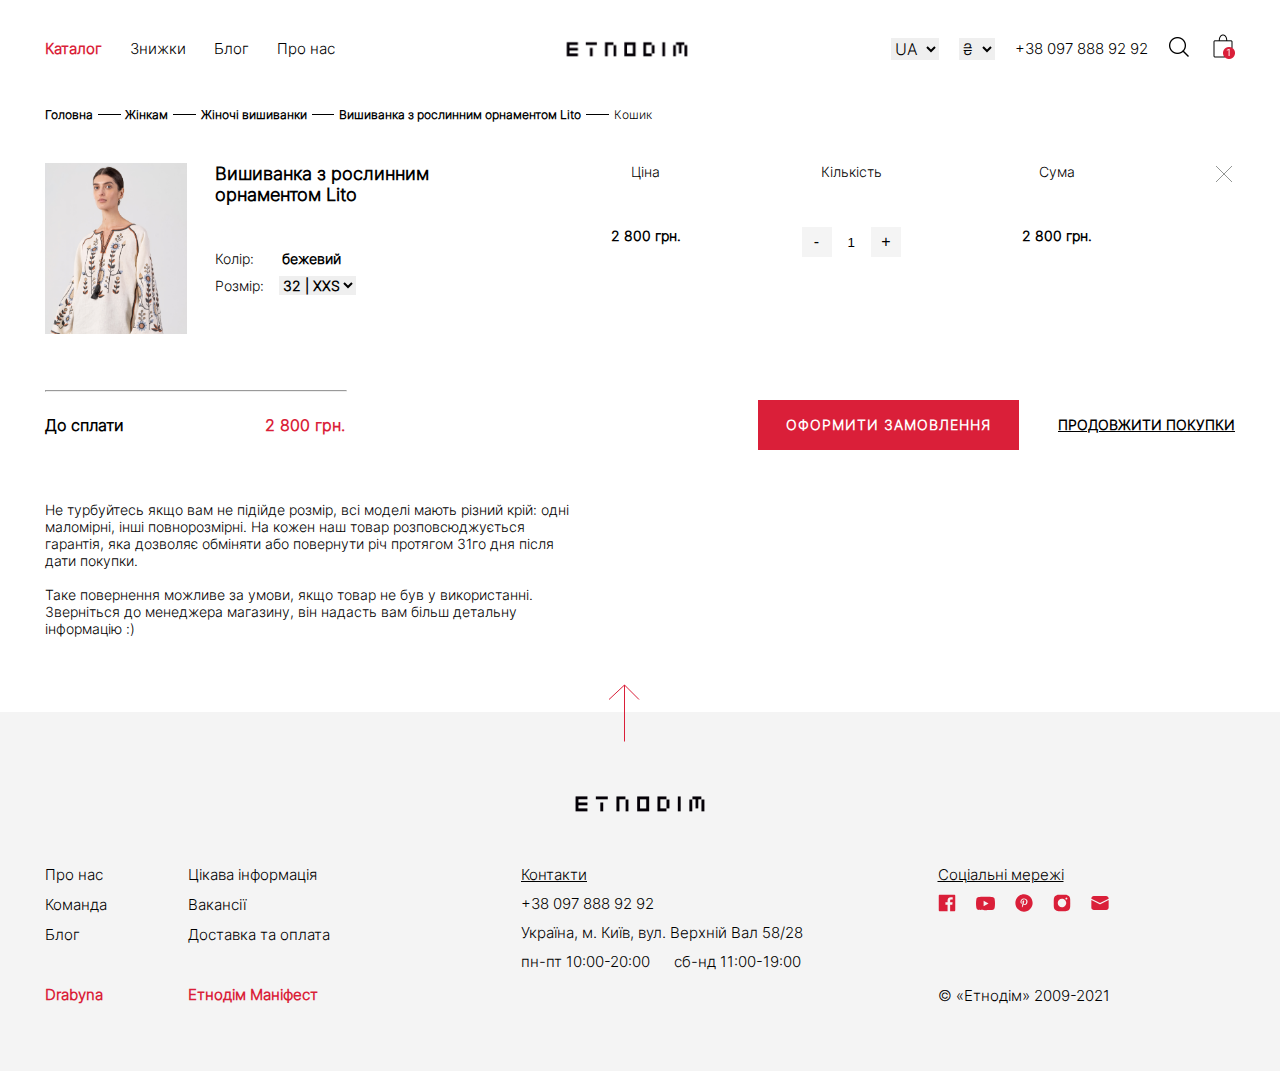
==== commit f09a0e57: "main" ====
--- a/basket.html
+++ b/basket.html
@@ -208,12 +208,20 @@
             </div>
         </section>
     </main>
+
 <!-- footer -->
 <footer>
     <div class="main_information">
         <a href="#headerID">
-            <div class="arrow_up" style="display: none;">
+            <div class="arrow_up laptop">
                 <svg width="32" height="58" viewBox="0 0 32 58" fill="none" xmlns="http://www.w3.org/2000/svg">
+                    <path d="M16.5 57.5V1M16.5 1L31 15.5M16.5 1L1 15.5" stroke="#DA1F39"/>
+                </svg>
+            </div>
+        </a>
+        <a href="#headerID">
+            <div class="arrow_up-mobile mobile">
+                <svg width="32" height="30" viewBox="0 0 32 58" fill="none" xmlns="http://www.w3.org/2000/svg">
                     <path d="M16.5 57.5V1M16.5 1L31 15.5M16.5 1L1 15.5" stroke="#DA1F39"/>
                 </svg>
             </div>
@@ -236,7 +244,7 @@
                     <a href="" class="manifest">Етнодім Маніфест</a>
                 </div>
             </div>
-            <div class="contacts_footer">
+            <div class="contacts_footer laptop">
                 <span class="header">Контакти</span>
                 <span>+38 097 888 92 92</span>
                 <span>Україна, м. Київ, вул. Верхній Вал 58/28</span>
@@ -277,8 +285,19 @@
                 <span class="rights">© «Етнодім» 2009-2021</span>
             </div>
         </div>
+        <div class="contacts_footer-mobile mobile">
+            <span class="header">Контакти</span>
+            <span>+38 097 888 92 92</span>
+            <span>Україна, м. Київ, вул. Верхній Вал 58/28</span>
+            <div class="grafic">
+                <span class="pn_pt">пн-пт 10:00-20:00</span>
+                <span class="pn_pt">сб-нд 11:00-19:00</span>
+            </div>
+            <span class="rights">© «Етнодім» 2009-2021</span>
+        </div>
     </div>
 </footer>
 <!-- end footer -->
+
 </body>
 </html>--- a/styles.css
+++ b/styles.css
@@ -230,7 +230,7 @@
   padding-bottom: 8.125em;
 }
 
-.banner-1280, .banner-970 {
+.banner-1280, .banner-970, .banner-768 {
   display: none;
 }
 
@@ -335,7 +335,7 @@
 }
 
 /* end block_slider section styles */
-/* fourth_screen section styles */
+/* fourth screen section styles */
 .fourth_screen .background {
   background: url(src/images/general/Rectangle\ 49\ \(1\).png);
   background-size: cover;
@@ -376,7 +376,7 @@
   background-size: cover;
 }
 
-/* end fourth_screen section styles */
+/* end fourth screen section styles */
 /* footer styles */
 footer {
   background-color: #F4F4F4;
@@ -895,6 +895,7 @@
 /* end basket styles */
 /* end styles */
 /* responsive*/
+/* max-width:1280px */
 @media screen and (max-width: 1280px) {
   h1 {
     font-size: 54px;
@@ -994,7 +995,10 @@
     color: white;
   }
 }
+/* end max-width:1280px */
+/* max-width:970px */
 @media screen and (max-width: 970px) {
+  /* general styles */
   input[type=button] {
     letter-spacing: none;
   }
@@ -1075,13 +1079,70 @@
     -o-object-fit: cover;
        object-fit: cover;
   }
-  /* slider styles */
   .laptop {
     display: none;
   }
   .mobile {
     display: block;
   }
+  /* end general styles */
+  /* footer styles */
+  footer {
+    margin: 5em -1em 0em -1em;
+    margin-top: 50px;
+  }
+  footer .main_information {
+    padding: 1.25em 1em 1.25em 1em;
+  }
+  footer .main_information .logo_footer .etnodim_logo_footer {
+    padding-bottom: 1.25em;
+    max-width: 132px;
+  }
+  footer .main_information .bottom_information_footer {
+    display: flex;
+    align-items: flex-start;
+  }
+  footer .main_information .bottom_information_footer .drabyna, footer .main_information .bottom_information_footer .manifest {
+    padding-top: 20px;
+  }
+  footer .main_information .bottom_information_footer .footer_menu {
+    grid-template-columns: 50% 50%;
+    width: 100%;
+  }
+  footer .main_information .social_networking .icon_social_networking {
+    padding: 13px 13px 13px 0;
+    flex-wrap: wrap;
+  }
+  footer .main_information .social_networking .rights {
+    display: none;
+  }
+  footer .main_information .arrow_up {
+    display: none;
+  }
+  footer .main_information .arrow_up-mobile {
+    position: absolute;
+    left: 50%;
+    top: -15px;
+  }
+  footer .main_information .contacts_footer-mobile {
+    display: flex;
+    flex-direction: column;
+  }
+  footer .main_information .contacts_footer-mobile .header {
+    text-decoration: underline;
+  }
+  footer .main_information .contacts_footer-mobile span {
+    padding-bottom: 10px;
+  }
+  footer .main_information .contacts_footer-mobile .rights {
+    padding-top: 20px;
+    padding-bottom: 0;
+  }
+  footer .main_information .bottom_information_footer .contacts_footer {
+    display: none;
+  }
+  /* end footer styles */
+  /* slider styles */
   .slider-general-mobile {
     height: 100vh;
     display: flex;
@@ -1127,6 +1188,53 @@
     font-weight: 600;
   }
   /* end slider styles */
+  /* fourth screen section styles */
+  .fourth_screen {
+    height: 100vh;
+    display: flex;
+    flex-direction: column;
+    justify-content: space-evenly;
+  }
+  .fourth_screen .background {
+    margin: 0em -1em 0em -1em;
+    height: 50%;
+  }
+  .fourth_screen .background .main_block {
+    height: 110%;
+  }
+  .fourth_screen .background .main_block .text_part {
+    margin-top: 21px;
+    margin-left: 1em;
+  }
+  .fourth_screen .background .main_block .text_part h2 {
+    padding-left: 2em;
+    padding-right: 2em;
+  }
+  .fourth_screen .background .main_block .text_part h2 {
+    padding-bottom: 0;
+  }
+  .fourth_screen .background .main_block .text_part p {
+    padding-bottom: 3.125em;
+    line-height: 1.875em;
+    width: 26.19em;
+  }
+  .fourth_screen .background .main_block .image_part {
+    margin-left: -2em;
+    margin-right: -2em;
+    margin-top: 21px;
+  }
+  .fourth_screen .text {
+    display: flex;
+    flex-direction: column;
+    align-items: center;
+  }
+  .fourth_screen .text p {
+    text-align: center;
+    padding-bottom: 30px;
+    max-width: 500px;
+  }
+  /* end fourth screen section styles */
+  /* catalog styles */
   .catalog-main-block {
     display: block;
   }
@@ -1162,6 +1270,7 @@
   .catalog-main-block .catalog-general .catalog-general-section .catalog-main-card-content {
     height: 420px;
   }
+  /* end catalog styles */
   /* catalog navigation styles */
   .catalog-navigation-mobile {
     display: flex;
@@ -1311,7 +1420,10 @@
   }
   /* end basket styles */
 }
+/* end max-width:970px */
+/* max-width:768px */
 @media screen and (max-width: 768px) {
+  /* general styles */
   body {
     font-size: 14px;
   }
@@ -1327,7 +1439,7 @@
   }
   .mobile-header {
     margin-top: 50px;
-    margin-bottom: 10px;
+    margin-bottom: 20px;
   }
   .mobile-header-logo {
     width: 100px;
@@ -1337,6 +1449,22 @@
   }
   .mobile-header-additional img {
     width: 25px;
+  }
+  .banner-970 {
+    display: none;
+  }
+  /* end general styles */
+  .banner-768 {
+    padding-top: 3.125em;
+    padding-bottom: 3.125em;
+    display: block;
+  }
+  .banner-text {
+    width: 355px;
+  }
+  .banner-text .banner-image img {
+    height: 119px;
+    width: 94px;
   }
   .main-screen .main-screen-block {
     margin-left: 1em;
@@ -1357,4 +1485,8 @@
   .catalog-main-block .catalog-general .catalog-general-section .catalog-main-card-content {
     height: 200px;
   }
-}/*# sourceMappingURL=styles.css.map */+  .main-screen-block-information__header {
+    max-width: 360px;
+  }
+}
+/* end max-width:768px *//*# sourceMappingURL=styles.css.map */